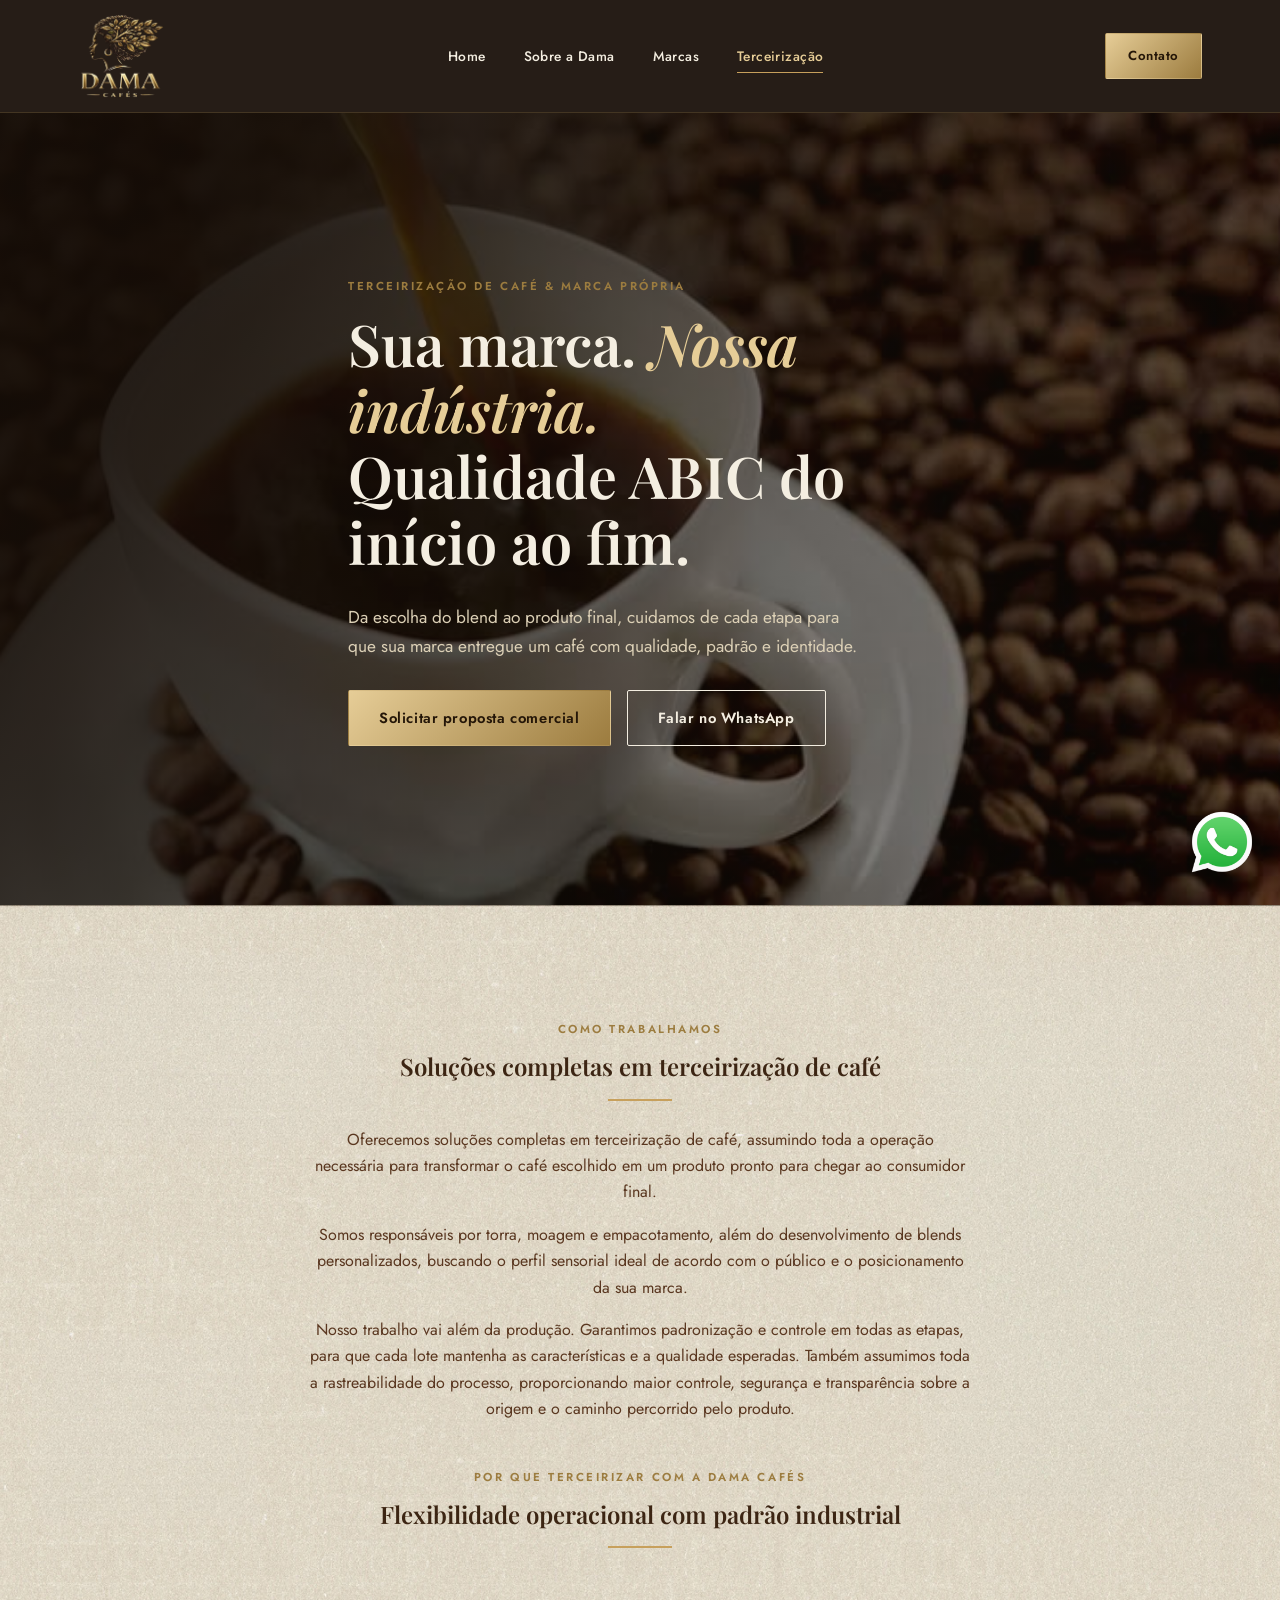
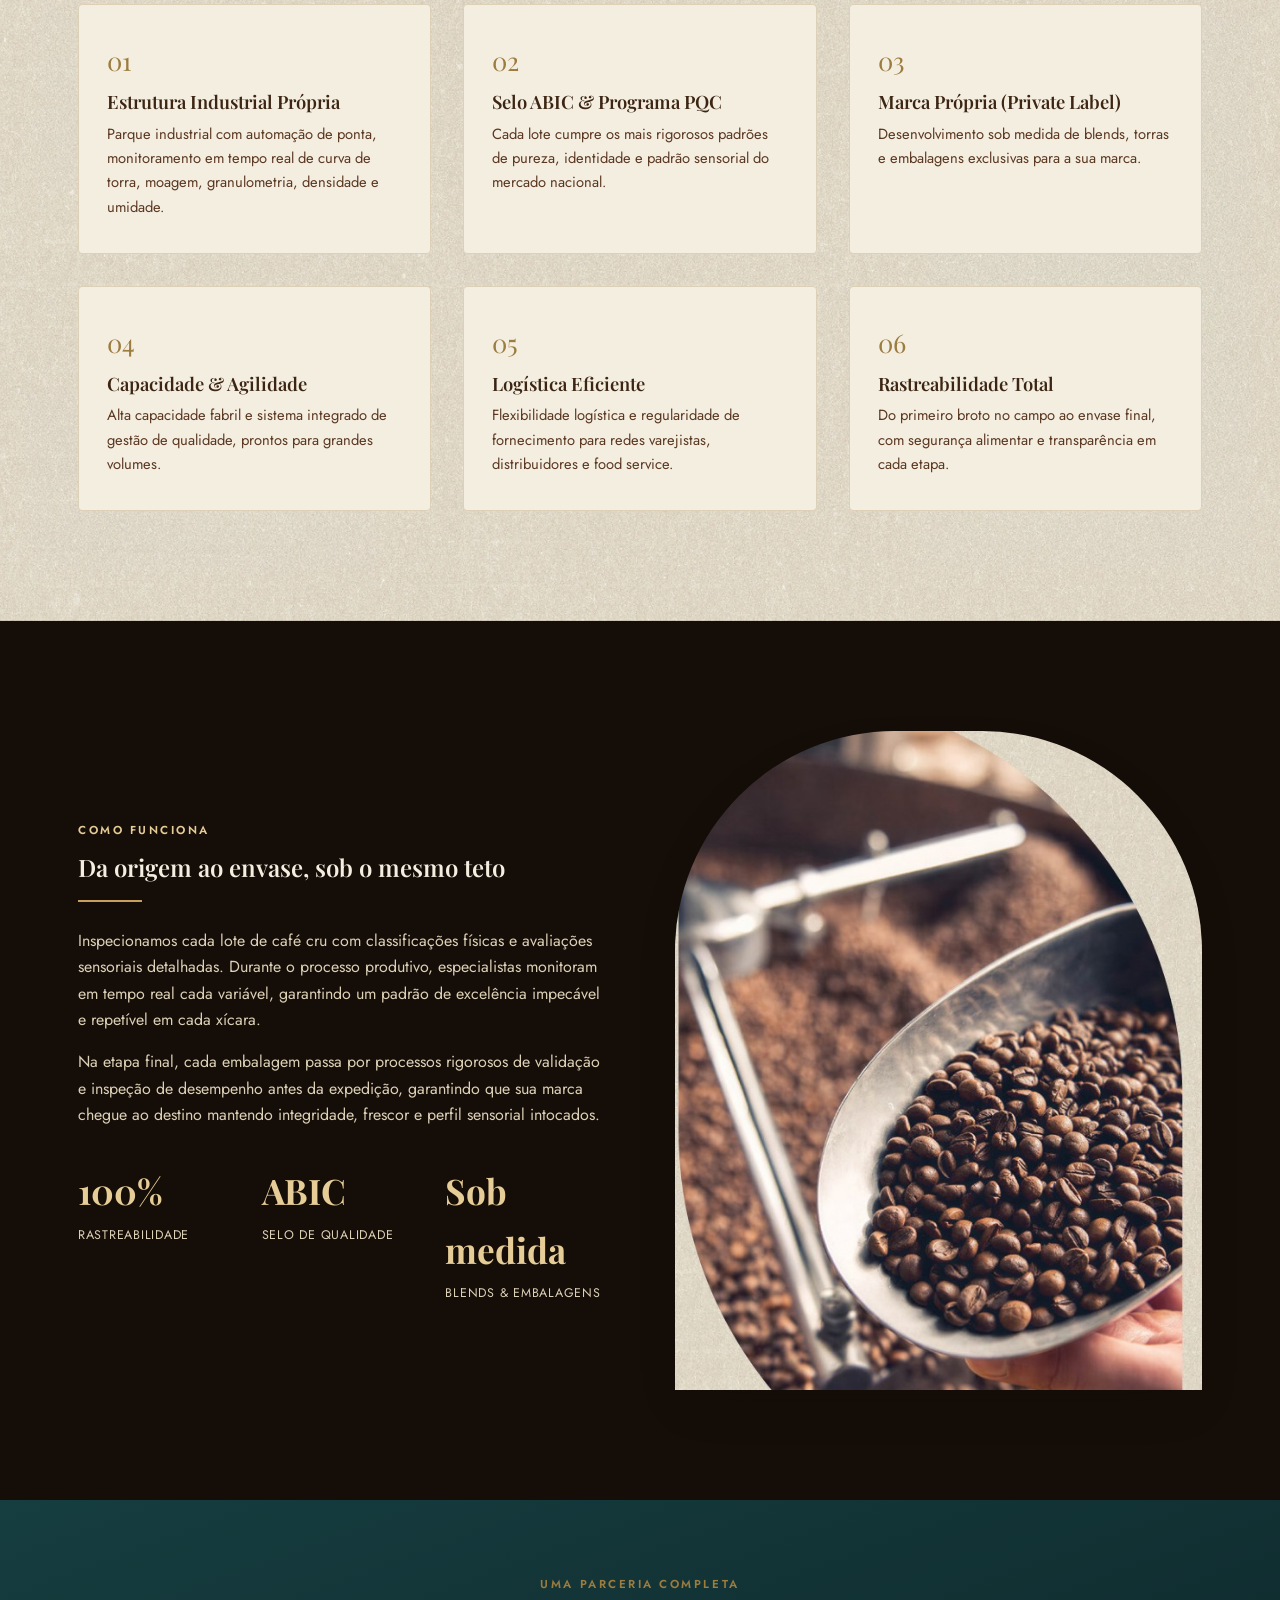
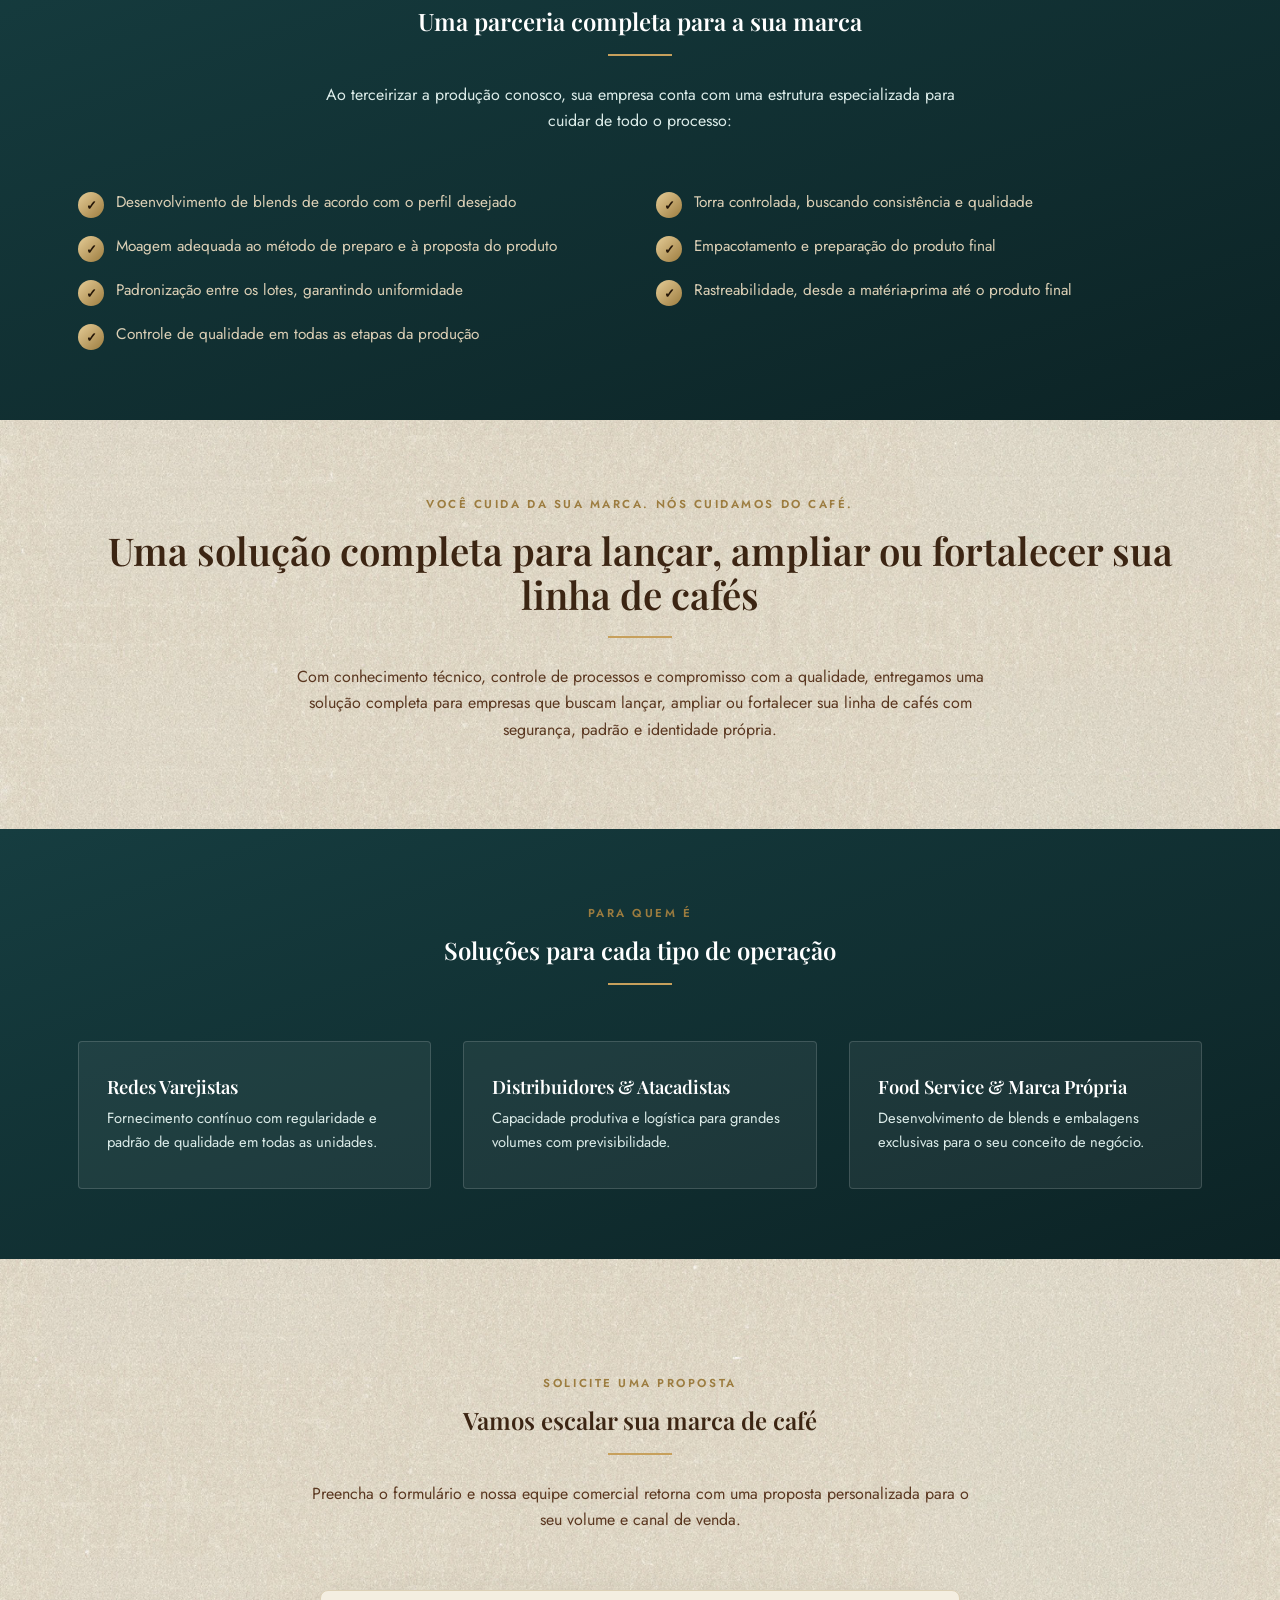
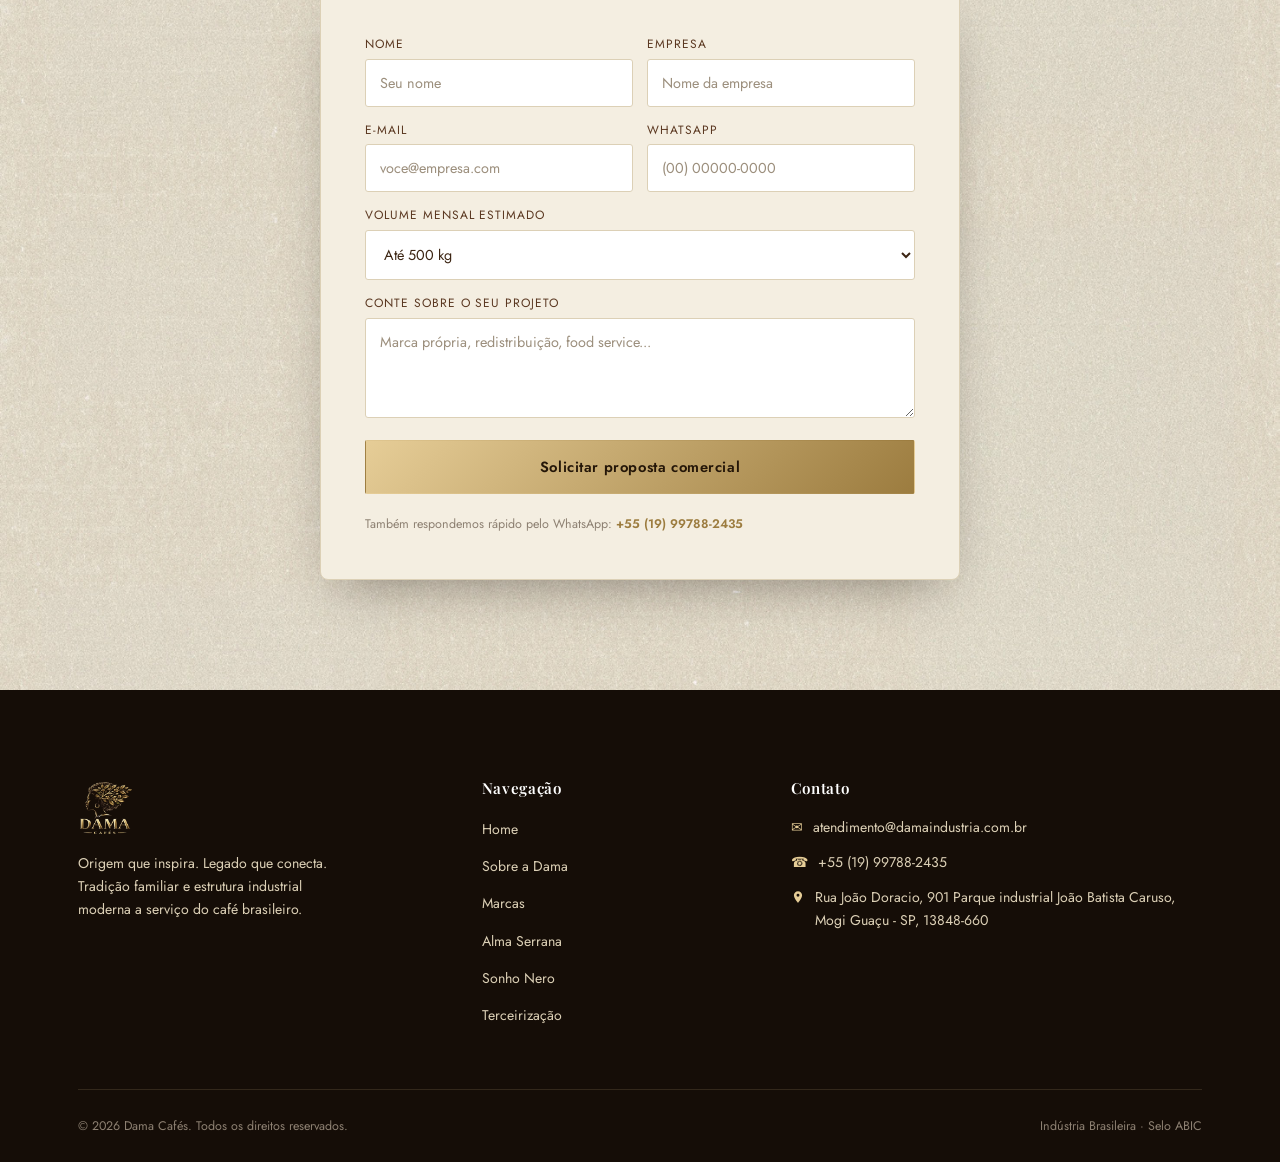
==== terceirizacao.html @ 1c38fcff "Initial commit: site institucional Dama Cafés Home, Sobre, Marcas (Alma Serrana e Sonho Nero) e Terc" ====
<!DOCTYPE html>
<html lang="pt-BR">
<head>
<meta charset="UTF-8">
<meta name="viewport" content="width=device-width, initial-scale=1.0">
<title>Terceirização de Café &amp; Marca Própria | Dama Cafés</title>
<meta name="description" content="Terceirize a produção do seu café com a Dama Cafés: estrutura industrial própria, selo ABIC, flexibilidade logística e projetos de Marca Própria (Private Label).">
<link rel="icon" href="assets/img/logo-gold.png">
<link rel="stylesheet" href="css/style.css">
<style>
  .hero.terceirizacao{ background:linear-gradient(120deg,rgba(21,13,7,.94) 15%,rgba(21,13,7,.6) 60%,rgba(21,13,7,.4) 100%), url('assets/img/capa-terceirizacao.jpg') center/cover; }
  .checklist{ list-style:none; margin:0; padding:0; display:grid; grid-template-columns:1fr 1fr; gap:16px 32px; }
  .checklist li{ display:flex; align-items:flex-start; gap:12px; font-size:.96rem; color:var(--cream-3); }
  .checklist li::before{ content:'✓'; flex-shrink:0; width:26px; height:26px; border-radius:50%; background:linear-gradient(135deg,var(--gold-light),var(--gold-deep)); color:#241608; font-weight:700; font-size:.8rem; display:flex; align-items:center; justify-content:center; margin-top:2px; }
  @media(max-width:700px){ .checklist{ grid-template-columns:1fr; } }
  .promise-banner{ text-align:center; }
  .promise-banner h2{ font-size:clamp(1.6rem,3.4vw,2.4rem); }
</style>
</head>
<body>

<header class="site-header">
  <div class="container">
    <a href="index.html" class="brand">
      <img src="assets/img/logo-gold-crop.png" alt="Dama Cafés">
    </a>
    <nav class="main-nav">
      <a href="index.html">Home</a>
      <a href="sobre.html">Sobre a Dama</a>
      <a href="marcas.html">Marcas</a>
      <a href="terceirizacao.html" class="active">Terceirização</a>
    </nav>
    <div class="header-cta">
      <a href="#form" class="btn btn-gold btn-sm">Contato</a>
      <button class="nav-toggle" aria-label="Abrir menu">☰</button>
    </div>
  </div>
</header>

<!-- HERO CAMPAIGN -->
<section class="hero terceirizacao">
  <div class="container hero-content">
    <span class="overline">Terceirização de Café &amp; Marca Própria</span>
    <h1>Sua marca. <em>Nossa indústria.</em><br>Qualidade ABIC do início ao fim.</h1>
    <p class="lead">Da escolha do blend ao produto final, cuidamos de cada etapa para que sua marca entregue um café com qualidade, padrão e identidade.</p>
    <div class="hero-actions">
      <a href="#form" class="btn btn-gold">Solicitar proposta comercial</a>
      <a href="https://wa.me/5519997882435" target="_blank" rel="noopener" class="btn btn-outline">Falar no WhatsApp</a>
    </div>
  </div>
</section>

<!-- COMO TRABALHAMOS + BENEFÍCIOS -->
<section class="section textured">
  <div class="container">
    <div class="section-head center">
      <span class="overline">Como trabalhamos</span>
      <h2>Soluções completas em terceirização de café</h2>
      <div class="rule"></div>
      <p>Oferecemos soluções completas em terceirização de café, assumindo toda a operação necessária para transformar o café escolhido em um produto pronto para chegar ao consumidor final.</p>
      <p>Somos responsáveis por torra, moagem e empacotamento, além do desenvolvimento de blends personalizados, buscando o perfil sensorial ideal de acordo com o público e o posicionamento da sua marca.</p>
      <p>Nosso trabalho vai além da produção. Garantimos padronização e controle em todas as etapas, para que cada lote mantenha as características e a qualidade esperadas. Também assumimos toda a rastreabilidade do processo, proporcionando maior controle, segurança e transparência sobre a origem e o caminho percorrido pelo produto.</p>
    </div>
    <div class="section-head center" style="margin-top:-16px;">
      <span class="overline">Por que terceirizar com a Dama Cafés</span>
      <h2>Flexibilidade operacional com padrão industrial</h2>
      <div class="rule"></div>
    </div>
    <div class="grid-3">
      <div class="value-card">
        <span class="num">01</span>
        <h3>Estrutura Industrial Própria</h3>
        <p>Parque industrial com automação de ponta, monitoramento em tempo real de curva de torra, moagem, granulometria, densidade e umidade.</p>
      </div>
      <div class="value-card">
        <span class="num">02</span>
        <h3>Selo ABIC &amp; Programa PQC</h3>
        <p>Cada lote cumpre os mais rigorosos padrões de pureza, identidade e padrão sensorial do mercado nacional.</p>
      </div>
      <div class="value-card">
        <span class="num">03</span>
        <h3>Marca Própria (Private Label)</h3>
        <p>Desenvolvimento sob medida de blends, torras e embalagens exclusivas para a sua marca.</p>
      </div>
      <div class="value-card">
        <span class="num">04</span>
        <h3>Capacidade &amp; Agilidade</h3>
        <p>Alta capacidade fabril e sistema integrado de gestão de qualidade, prontos para grandes volumes.</p>
      </div>
      <div class="value-card">
        <span class="num">05</span>
        <h3>Logística Eficiente</h3>
        <p>Flexibilidade logística e regularidade de fornecimento para redes varejistas, distribuidores e food service.</p>
      </div>
      <div class="value-card">
        <span class="num">06</span>
        <h3>Rastreabilidade Total</h3>
        <p>Do primeiro broto no campo ao envase final, com segurança alimentar e transparência em cada etapa.</p>
      </div>
    </div>
  </div>
</section>

<!-- ESTRUTURA -->
<section class="section on-dark">
  <div class="container split">
    <div class="split-text">
      <span class="overline">Como funciona</span>
      <h2>Da origem ao envase, sob o mesmo teto</h2>
      <div class="rule"></div>
      <p>Inspecionamos cada lote de café cru com classificações físicas e avaliações sensoriais detalhadas. Durante o processo produtivo, especialistas monitoram em tempo real cada variável, garantindo um padrão de excelência impecável e repetível em cada xícara.</p>
      <p>Na etapa final, cada embalagem passa por processos rigorosos de validação e inspeção de desempenho antes da expedição, garantindo que sua marca chegue ao destino mantendo integridade, frescor e perfil sensorial intocados.</p>
      <div class="stats-strip" style="grid-template-columns:repeat(3,1fr); margin-top:34px; text-align:left;">
        <div class="stat"><b>100%</b><span>Rastreabilidade</span></div>
        <div class="stat"><b>ABIC</b><span>Selo de qualidade</span></div>
        <div class="stat"><b>Sob medida</b><span>Blends &amp; embalagens</span></div>
      </div>
    </div>
    <div class="split-media">
      <div class="arch-media"><img src="assets/img/industrial-scoop.jpg" alt="Controle de qualidade industrial Dama Cafés"></div>
    </div>
  </div>
</section>

<!-- PARCERIA COMPLETA -->
<section class="section on-teal tight">
  <div class="container">
    <div class="section-head center">
      <span class="overline">Uma parceria completa</span>
      <h2>Uma parceria completa para a sua marca</h2>
      <div class="rule"></div>
      <p>Ao terceirizar a produção conosco, sua empresa conta com uma estrutura especializada para cuidar de todo o processo:</p>
    </div>
    <ul class="checklist">
      <li>Desenvolvimento de blends de acordo com o perfil desejado</li>
      <li>Torra controlada, buscando consistência e qualidade</li>
      <li>Moagem adequada ao método de preparo e à proposta do produto</li>
      <li>Empacotamento e preparação do produto final</li>
      <li>Padronização entre os lotes, garantindo uniformidade</li>
      <li>Rastreabilidade, desde a matéria-prima até o produto final</li>
      <li>Controle de qualidade em todas as etapas da produção</li>
    </ul>
  </div>
</section>

<!-- PROMESSA -->
<section class="section textured tight">
  <div class="container promise-banner">
    <span class="overline">Você cuida da sua marca. Nós cuidamos do café.</span>
    <h2>Uma solução completa para lançar, ampliar ou fortalecer sua linha de cafés</h2>
    <div class="rule" style="margin-left:auto;margin-right:auto;"></div>
    <p style="max-width:720px;margin-left:auto;margin-right:auto;">Com conhecimento técnico, controle de processos e compromisso com a qualidade, entregamos uma solução completa para empresas que buscam lançar, ampliar ou fortalecer sua linha de cafés com segurança, padrão e identidade própria.</p>
  </div>
</section>

<!-- PARA QUEM É -->
<section class="section on-teal tight">
  <div class="container">
    <div class="section-head center">
      <span class="overline">Para quem é</span>
      <h2>Soluções para cada tipo de operação</h2>
      <div class="rule"></div>
    </div>
    <div class="grid-3">
      <div class="value-card" style="background:rgba(255,255,255,.06); border-color:rgba(255,255,255,.15);">
        <h3 style="color:#fff;">Redes Varejistas</h3>
        <p style="color:#dcece9;">Fornecimento contínuo com regularidade e padrão de qualidade em todas as unidades.</p>
      </div>
      <div class="value-card" style="background:rgba(255,255,255,.06); border-color:rgba(255,255,255,.15);">
        <h3 style="color:#fff;">Distribuidores &amp; Atacadistas</h3>
        <p style="color:#dcece9;">Capacidade produtiva e logística para grandes volumes com previsibilidade.</p>
      </div>
      <div class="value-card" style="background:rgba(255,255,255,.06); border-color:rgba(255,255,255,.15);">
        <h3 style="color:#fff;">Food Service &amp; Marca Própria</h3>
        <p style="color:#dcece9;">Desenvolvimento de blends e embalagens exclusivas para o seu conceito de negócio.</p>
      </div>
    </div>
  </div>
</section>

<!-- FORM CAMPAIGN -->
<section id="form" class="section textured">
  <div class="container">
    <div class="section-head center">
      <span class="overline">Solicite uma proposta</span>
      <h2>Vamos escalar sua marca de café</h2>
      <div class="rule"></div>
      <p>Preencha o formulário e nossa equipe comercial retorna com uma proposta personalizada para o seu volume e canal de venda.</p>
    </div>

    <div style="max-width:640px; margin:0 auto; background:var(--cream-2); border:1px solid var(--cream-3); border-radius:8px; padding:44px; box-shadow:var(--shadow);">
      <form class="contact-form">
        <div class="row2">
          <div><label style="color:var(--brown-text);">Nome</label><input style="background:#fff;border-color:var(--cream-3);color:var(--brown-deep);" type="text" placeholder="Seu nome" required></div>
          <div><label style="color:var(--brown-text);">Empresa</label><input style="background:#fff;border-color:var(--cream-3);color:var(--brown-deep);" type="text" placeholder="Nome da empresa" required></div>
        </div>
        <div class="row2">
          <div><label style="color:var(--brown-text);">E-mail</label><input style="background:#fff;border-color:var(--cream-3);color:var(--brown-deep);" type="email" placeholder="voce@empresa.com" required></div>
          <div><label style="color:var(--brown-text);">WhatsApp</label><input style="background:#fff;border-color:var(--cream-3);color:var(--brown-deep);" type="tel" placeholder="(00) 00000-0000" required></div>
        </div>
        <div>
          <label style="color:var(--brown-text);">Volume mensal estimado</label>
          <select style="background:#fff;border-color:var(--cream-3);color:var(--brown-deep);">
            <option>Até 500 kg</option>
            <option>500 kg a 2 toneladas</option>
            <option>2 a 10 toneladas</option>
            <option>Acima de 10 toneladas</option>
          </select>
        </div>
        <div>
          <label style="color:var(--brown-text);">Conte sobre o seu projeto</label>
          <textarea style="background:#fff;border-color:var(--cream-3);color:var(--brown-deep);" placeholder="Marca própria, redistribuição, food service..."></textarea>
        </div>
        <button type="submit" class="btn btn-gold">Solicitar proposta comercial</button>
        <div class="form-note">Também respondemos rápido pelo WhatsApp: <a href="https://wa.me/5519997882435" style="color:var(--gold-deep);font-weight:600;">+55 (19) 99788-2435</a></div>
        <div class="form-success"></div>
      </form>
    </div>
  </div>
</section>

<footer class="site-footer">
  <div class="container">
    <div class="footer-grid">
      <div class="footer-brand">
        <img src="assets/img/logo-gold-crop.png" alt="Dama Cafés">
        <p>Origem que inspira. Legado que conecta. Tradição familiar e estrutura industrial moderna a serviço do café brasileiro.</p>
      </div>
      <div class="footer-col">
        <h4>Navegação</h4>
        <ul>
          <li><a href="index.html">Home</a></li>
          <li><a href="sobre.html">Sobre a Dama</a></li>
          <li><a href="marcas.html">Marcas</a></li>
          <li><a href="marcas/alma-serrana.html">Alma Serrana</a></li>
          <li><a href="marcas/sonho-nero.html">Sonho Nero</a></li>
          <li><a href="terceirizacao.html">Terceirização</a></li>
        </ul>
      </div>
      <div class="footer-col">
        <h4>Contato</h4>
        <div class="footer-contact-item"><span class="ic">✉</span> atendimento@damaindustria.com.br</div>
        <div class="footer-contact-item"><span class="ic">☎</span> +55 (19) 99788-2435</div>
        <div class="footer-contact-item"><span class="ic"><svg width="14" height="14" viewBox="0 0 24 24" fill="currentColor" style="vertical-align:-2px;"><path d="M12 2C8.13 2 5 5.13 5 9c0 5.25 7 13 7 13s7-7.75 7-13c0-3.87-3.13-7-7-7zm0 9.5A2.5 2.5 0 1 1 12 6.5a2.5 2.5 0 0 1 0 5z"/></svg></span> Rua João Doracio, 901 Parque industrial João Batista Caruso, Mogi Guaçu - SP, 13848-660</div>
      </div>
    </div>
    <div class="bottom-bar">
      <span>© 2026 Dama Cafés. Todos os direitos reservados.</span>
      <span>Indústria Brasileira · Selo ABIC</span>
    </div>
  </div>
</footer>

<a class="wa-float" href="https://wa.me/5519997882435" target="_blank" rel="noopener" aria-label="WhatsApp"><img src="assets/img/whatsapp-icon.png" alt="WhatsApp"></a>

<script src="js/main.js"></script>
</body>
</html>
---- css/style.css ----
/* ===========================================================
   DAMA CAFÉS — Design System
   =========================================================== */
@import url('https://fonts.googleapis.com/css2?family=Playfair+Display:ital,wght@0,500;0,600;0,700;1,500&family=Jost:wght@300;400;500;600;700&display=swap');

:root{
  --dark:        #150d07;
  --dark-2:      #1e130a;
  --dark-soft:   #2a1c10;
  --cream:       #ece3d1;
  --cream-2:     #f4eee1;
  --cream-3:     #dcd0b6;
  --brown-text:  #5a3720;
  --brown-deep:  #3c2513;
  --gold:        #c7a05c;
  --gold-light:  #e6cd97;
  --gold-deep:   #9c7c3f;
  --green:       #1e3a29;
  --green-light: #2f5a3f;
  --teal:        #163d40;
  --teal-light:  #235c5f;
  --maxw: 1180px;
  --radius: 4px;
  --shadow: 0 20px 50px -20px rgba(21,13,7,.45);
  --ff-serif: 'Playfair Display', serif;
  --ff-sans: 'Jost', sans-serif;
}

*,*::before,*::after{ box-sizing:border-box; }
html{ scroll-behavior:smooth; }
body{
  margin:0;
  font-family:var(--ff-sans);
  background:var(--cream);
  color:var(--brown-text);
  line-height:1.65;
  -webkit-font-smoothing:antialiased;
}
img{ max-width:100%; display:block; }
a{ color:inherit; text-decoration:none; }
h1,h2,h3,h4{ font-family:var(--ff-serif); font-weight:600; margin:0 0 .5em; line-height:1.15; color:var(--brown-deep); }
p{ margin:0 0 1em; }
.container{ max-width:var(--maxw); margin:0 auto; padding:0 28px; }
section{ position:relative; }
.overline{
  font-family:var(--ff-sans); text-transform:uppercase; letter-spacing:.22em;
  font-size:.72rem; font-weight:600; color:var(--gold-deep); margin-bottom:14px; display:inline-block;
}
.on-dark .overline{ color:var(--gold-light); }

/* ---------- Buttons ---------- */
.btn{
  display:inline-flex; align-items:center; gap:10px; justify-content:center;
  font-family:var(--ff-sans); font-weight:600; font-size:.92rem; letter-spacing:.04em;
  padding:15px 30px; border-radius:2px; cursor:pointer; border:1px solid transparent;
  transition:.25s ease; white-space:nowrap;
}
.btn-gold{ background:linear-gradient(135deg,var(--gold-light),var(--gold-deep)); color:#241608; }
.btn-gold:hover{ filter:brightness(1.08); transform:translateY(-2px); box-shadow:0 10px 24px -8px rgba(199,160,92,.55); }
.btn-outline{ border-color:currentColor; color:var(--cream-2); background:transparent; }
.btn-outline:hover{ background:rgba(255,255,255,.08); }
.btn-outline-dark{ border-color:var(--brown-deep); color:var(--brown-deep); background:transparent; }
.btn-outline-dark:hover{ background:var(--brown-deep); color:var(--cream-2); }
.btn-sm{ padding:11px 22px; font-size:.82rem; }

/* ---------- Header ---------- */
.site-header{
  position:sticky; top:0; z-index:100;
  background:rgba(21,13,7,.92); backdrop-filter:blur(8px);
  border-bottom:1px solid rgba(199,160,92,.18);
}
.site-header .container{ display:flex; align-items:center; justify-content:space-between; height:112px; }
.brand{ display:flex; align-items:center; }
.brand img{ height:88px; width:auto; }

.main-nav{ display:flex; align-items:center; gap:38px; }
.main-nav a{
  color:var(--cream-2); font-size:.86rem; font-weight:500; letter-spacing:.03em;
  position:relative; padding:6px 0;
}
.main-nav a::after{
  content:''; position:absolute; left:0; bottom:0; width:0; height:1px; background:var(--gold);
  transition:.25s;
}
.main-nav a:hover::after, .main-nav a.active::after{ width:100%; }
.main-nav a.active{ color:var(--gold-light); }
.header-cta{ display:flex; align-items:center; gap:18px; }
.nav-toggle{ display:none; background:none; border:0; color:var(--cream-2); font-size:1.6rem; cursor:pointer; }

@media(max-width:920px){
  .site-header .container{ height:92px; }
  .brand img{ height:68px; }
  .main-nav{
    position:fixed; inset:92px 0 0 0; background:var(--dark); flex-direction:column;
    justify-content:flex-start; align-items:flex-start; padding:40px 32px; gap:26px;
    transform:translateX(100%); transition:transform .35s ease; overflow-y:auto;
  }
  .main-nav.open{ transform:translateX(0); }
  .main-nav a{ font-size:1.1rem; }
  .nav-toggle{ display:block; }
}

/* ---------- Hero ---------- */
.hero{
  min-height:88vh; display:flex; align-items:center; color:var(--cream-2);
  background:linear-gradient(120deg,rgba(21,13,7,.94) 15%,rgba(21,13,7,.55) 60%,rgba(21,13,7,.35) 100%),
    url('../assets/img/hero-coffee.jpg') center/cover no-repeat;
  position:relative;
}
.hero.small{ min-height:46vh; }
.hero-content{ max-width:640px; }
.hero h1{ color:var(--cream-2); font-size:clamp(2.4rem,5vw,3.6rem); }
.hero h1 em{ color:var(--gold-light); font-style:italic; }
.hero p.lead{ font-size:1.08rem; color:var(--cream-3); max-width:520px; }
.hero-actions{ display:flex; gap:16px; margin-top:30px; flex-wrap:wrap; }
.hero-scroll-hint{
  position:absolute; bottom:26px; left:50%; transform:translateX(-50%);
  font-size:.7rem; letter-spacing:.3em; text-transform:uppercase; color:var(--cream-3); opacity:.7;
}

/* ---------- Sections generic ---------- */
.section{ padding:110px 0; }
.section.tight{ padding:70px 0; }
.section.on-dark{ background:var(--dark); color:var(--cream-3); }
.section.on-dark h2, .section.on-dark h3{ color:var(--cream-2); }
.section.on-green{ background:linear-gradient(160deg,var(--green),#12241a); color:#dfe8e0; }
.section.on-green h2, .section.on-green h3{ color:#fff; }
.section.on-teal{ background:linear-gradient(160deg,var(--teal),#0c2325); color:#dcece9; }
.section.on-teal h2, .section.on-teal h3{ color:#fff; }
.section.textured{
  background:url('../assets/img/bg-cream-grain.jpg') center/cover;
}
.section-head{ max-width:660px; margin-bottom:56px; }
.section-head.center{ margin-left:auto; margin-right:auto; text-align:center; }
.rule{ width:64px; height:2px; background:var(--gold); margin:18px 0 26px; }
.center .rule{ margin-left:auto; margin-right:auto; }

/* ---------- Split / arch media rows ---------- */
.split{ display:grid; grid-template-columns:1fr 1fr; gap:70px; align-items:center; }
.split.reverse .split-media{ order:2; }
.split.reverse .split-text{ order:1; }
.arch-media{
  position:relative; border-top-left-radius:220px; border-top-right-radius:220px;
  overflow:hidden; box-shadow:var(--shadow); aspect-ratio:4/5;
}
.arch-media img{ width:100%; height:100%; object-fit:cover; }
@media(max-width:860px){
  .split{ grid-template-columns:1fr; gap:36px; }
  .split.reverse .split-media{ order:1; } .split.reverse .split-text{ order:2; }
}

/* ---------- Feature / value grid ---------- */
.grid-3{ display:grid; grid-template-columns:repeat(3,1fr); gap:32px; }
.grid-2{ display:grid; grid-template-columns:repeat(2,1fr); gap:36px; }
@media(max-width:860px){ .grid-3{ grid-template-columns:1fr; } .grid-2{ grid-template-columns:1fr; } }

.value-card{
  background:var(--cream-2); border:1px solid var(--cream-3); border-radius:var(--radius);
  padding:34px 28px; transition:.25s;
}
.value-card:hover{ transform:translateY(-6px); box-shadow:var(--shadow); border-color:var(--gold); }
.value-card .num{ font-family:var(--ff-serif); color:var(--gold-deep); font-size:1.6rem; margin-bottom:10px; display:block; }
.value-card h3{ font-size:1.15rem; }
.value-card p{ font-size:.92rem; color:var(--brown-text); margin-bottom:0; }

/* ---------- Vitrine dinâmica (carousel) ---------- */
.vitrine{ position:relative; overflow:hidden; border-radius:6px; box-shadow:var(--shadow); }
.vitrine-track{ display:flex; transition:transform .7s cubic-bezier(.65,0,.35,1); }
.vitrine-slide{
  min-width:100%; display:grid; grid-template-columns:1.05fr 1fr; align-items:stretch;
  background:var(--dark-2);
}
.vitrine-slide .vs-text{ padding:60px 56px; color:var(--cream-2); display:flex; flex-direction:column; justify-content:center; }
.vitrine-slide .vs-text h3{ color:#fff; font-size:2rem; }
.vitrine-slide .vs-img{ position:relative; min-height:340px; }
.vitrine-slide .vs-img img{ width:100%; height:100%; object-fit:cover; }
.vitrine-slide .vs-img img.product-float{ object-fit:contain; padding:46px; filter:drop-shadow(0 22px 28px rgba(0,0,0,.4)); }
.vitrine-slide .vs-img::after{
  content:''; position:absolute; inset:0; background:linear-gradient(90deg,var(--dark-2) 0%, transparent 18%);
}
.vitrine-slide.tone-green{ background:linear-gradient(160deg,var(--green),#101f17); }
.vitrine-slide.tone-teal{ background:linear-gradient(160deg,var(--teal),#0b2224); }
.vitrine-dots{ position:absolute; bottom:22px; left:56px; display:flex; gap:10px; z-index:5; }
.vitrine-dots button{
  width:9px; height:9px; border-radius:50%; border:1px solid var(--gold-light); background:transparent; cursor:pointer; padding:0;
}
.vitrine-dots button.active{ background:var(--gold-light); }
.vitrine-nav{ position:absolute; top:50%; transform:translateY(-50%); z-index:5; background:rgba(21,13,7,.5); border:1px solid rgba(230,205,151,.4); color:#fff; width:40px; height:40px; border-radius:50%; cursor:pointer; font-size:1.1rem; display:flex; align-items:center; justify-content:center; }
.vitrine-nav.prev{ left:16px; } .vitrine-nav.next{ right:16px; }
@media(max-width:760px){
  .vitrine-slide{ grid-template-columns:1fr; }
  .vitrine-slide .vs-text{ padding:40px 28px; order:2; }
  .vitrine-slide .vs-img{ min-height:220px; order:1; }
  .vitrine-dots{ left:28px; }
}

/* ---------- Brand cards (marcas em destaque) ---------- */
.brand-cards{ display:grid; grid-template-columns:1fr 1fr; gap:34px; }
@media(max-width:820px){ .brand-cards{ grid-template-columns:1fr; } }
.brand-card{
  position:relative; border-radius:6px; overflow:hidden; min-height:460px; color:#fff;
  display:flex; flex-direction:column; justify-content:flex-end; padding:44px;
  box-shadow:var(--shadow);
}
.brand-card::before{ content:''; position:absolute; inset:0; z-index:0; }
.brand-card.serrana{ background:linear-gradient(180deg,rgba(20,38,27,.2),rgba(11,20,15,.94)),url('../assets/img/woman-field.jpg') center/cover; }
.brand-card.nero{ background:linear-gradient(180deg,rgba(15,30,31,.2),rgba(9,17,18,.94)),url('../assets/img/farmer.jpg') center/cover; }
.brand-card .bc-logo{ height:64px; width:auto; margin-bottom:18px; filter:drop-shadow(0 6px 16px rgba(0,0,0,.5)); }
.brand-card h3{ color:#fff; font-size:1.7rem; }
.brand-card p{ color:rgba(255,255,255,.82); max-width:380px; font-size:.95rem; }
.brand-card .btn{ margin-top:16px; width:fit-content; }

/* ---------- Product grid ---------- */
.product-grid{ display:grid; grid-template-columns:repeat(auto-fit,minmax(230px,1fr)); gap:30px; }
.product-card{
  background:var(--cream-2); border:1px solid var(--cream-3); border-radius:6px; overflow:hidden;
  transition:.25s; display:flex; flex-direction:column;
}
.product-card:hover{ box-shadow:var(--shadow); transform:translateY(-6px); }
.product-card .pc-img{ background:#f7f2e6; padding:24px; display:flex; align-items:center; justify-content:center; height:260px; }
.product-card .pc-img img{ max-height:100%; width:auto; object-fit:contain; filter:drop-shadow(0 14px 18px rgba(0,0,0,.28)); }
.product-card .pc-body{ padding:20px 22px 26px; flex:1; display:flex; flex-direction:column; }
.product-card h4{ font-size:1.02rem; margin-bottom:6px; }
.product-card .tag{ font-size:.72rem; letter-spacing:.08em; text-transform:uppercase; color:var(--gold-deep); font-weight:600; margin-bottom:8px; }
.product-card p{ font-size:.86rem; color:var(--brown-text); flex:1; }
.product-card .pc-meta{ display:flex; justify-content:space-between; font-size:.78rem; color:var(--brown-text); opacity:.75; border-top:1px dashed var(--cream-3); padding-top:12px; margin-top:6px; }

/* ---------- Wave divider ---------- */
.wave-divider{ display:block; width:100%; height:auto; line-height:0; }
.wave-divider img{ width:100%; height:110px; object-fit:cover; object-position:bottom; }

/* ---------- Stats strip ---------- */
.stats-strip{ display:grid; grid-template-columns:repeat(4,1fr); gap:24px; text-align:center; }
@media(max-width:760px){ .stats-strip{ grid-template-columns:1fr 1fr; } }
.stats-strip .stat b{ display:block; font-family:var(--ff-serif); font-size:2.2rem; color:var(--gold-light); }
.stats-strip .stat span{ font-size:.78rem; letter-spacing:.06em; text-transform:uppercase; color:var(--cream-3); }

/* ---------- Seal row ---------- */
.seal-row{ display:flex; gap:26px; flex-wrap:wrap; align-items:center; }
.seal-pill{
  display:flex; align-items:center; gap:10px; background:var(--cream-2); border:1px solid var(--cream-3);
  padding:10px 18px; border-radius:30px; font-size:.8rem; font-weight:600; color:var(--brown-deep);
}
.seal-pill .dot{ width:8px; height:8px; border-radius:50%; background:var(--gold); }

/* ---------- CTA banner ---------- */
.cta-banner{
  background:linear-gradient(120deg,var(--dark),var(--dark-soft)); color:#fff; border-radius:8px;
  padding:60px 56px; display:flex; align-items:center; justify-content:space-between; gap:30px; flex-wrap:wrap;
  box-shadow:var(--shadow);
}
.cta-banner h3{ color:#fff; margin-bottom:8px; }
.cta-banner p{ color:var(--cream-3); margin-bottom:0; max-width:460px; }

/* ---------- Contact / Footer ---------- */
.site-footer{ background:var(--dark); color:var(--cream-3); padding-top:90px; }
.footer-grid{ display:grid; grid-template-columns:1.1fr .8fr 1.3fr; gap:56px; padding-bottom:60px; border-bottom:1px solid rgba(230,205,151,.14); }
@media(max-width:900px){ .footer-grid{ grid-template-columns:1fr; gap:40px; } }
.footer-brand img{ height:56px; margin-bottom:16px; }
.footer-brand p{ font-size:.88rem; color:var(--cream-3); max-width:280px; }
.footer-col h4{ color:#fff; font-size:.95rem; letter-spacing:.04em; margin-bottom:18px; }
.footer-col ul{ list-style:none; margin:0; padding:0; display:flex; flex-direction:column; gap:11px; }
.footer-col a{ font-size:.88rem; color:var(--cream-3); }
.footer-col a:hover{ color:var(--gold-light); }
.footer-contact-item{ display:flex; gap:10px; font-size:.88rem; margin-bottom:12px; align-items:flex-start; }
.footer-contact-item .ic{ color:var(--gold-light); }

.contact-form{ display:grid; gap:14px; }
.contact-form .row2{ display:grid; grid-template-columns:1fr 1fr; gap:14px; }
@media(max-width:520px){ .contact-form .row2{ grid-template-columns:1fr; } }
.contact-form input, .contact-form select, .contact-form textarea{
  width:100%; background:rgba(255,255,255,.06); border:1px solid rgba(230,205,151,.25); color:#fff;
  padding:13px 14px; border-radius:3px; font-family:var(--ff-sans); font-size:.9rem;
}
.contact-form input::placeholder, .contact-form textarea::placeholder{ color:#9c8f7d; }
.contact-form label{ font-size:.75rem; text-transform:uppercase; letter-spacing:.08em; color:var(--cream-3); margin-bottom:4px; display:block; }
.contact-form textarea{ resize:vertical; min-height:100px; }
.form-note{ font-size:.78rem; color:#8d8072; margin-top:6px; }
.form-success{ display:none; background:rgba(199,160,92,.15); border:1px solid var(--gold); color:var(--gold-light); padding:12px 16px; border-radius:4px; font-size:.85rem; margin-top:10px; }
.form-success.show{ display:block; }

.bottom-bar{ padding:26px 0; display:flex; justify-content:space-between; align-items:center; font-size:.78rem; color:#8d8072; flex-wrap:wrap; gap:10px; }

/* ---------- WhatsApp floating button ---------- */
.wa-float{
  position:fixed; bottom:20px; right:20px; z-index:200; width:76px; height:76px;
  display:flex; align-items:center; justify-content:center; transition:.25s;
}
.wa-float img{ width:100%; height:100%; object-fit:contain; }
.wa-float:hover{ transform:scale(1.08); }

/* ---------- Page banner (sub-pages) ---------- */
.page-banner{
  background:linear-gradient(120deg,rgba(21,13,7,.92),rgba(21,13,7,.72)), url('../assets/img/hero-coffee.jpg') center/cover;
  color:#fff; padding:150px 0 70px;
}
.page-banner h1{ color:#fff; font-size:clamp(2rem,4vw,2.9rem); }
.breadcrumb{ font-size:.8rem; color:var(--cream-3); letter-spacing:.04em; }
.breadcrumb a{ color:var(--gold-light); }

/* utils */
.mt-0{margin-top:0;} .mb-0{margin-bottom:0;}
.text-center{ text-align:center; }
.fade-in{ animation:fadeIn .8s ease both; }
@keyframes fadeIn{ from{opacity:0; transform:translateY(14px);} to{opacity:1; transform:none;} }
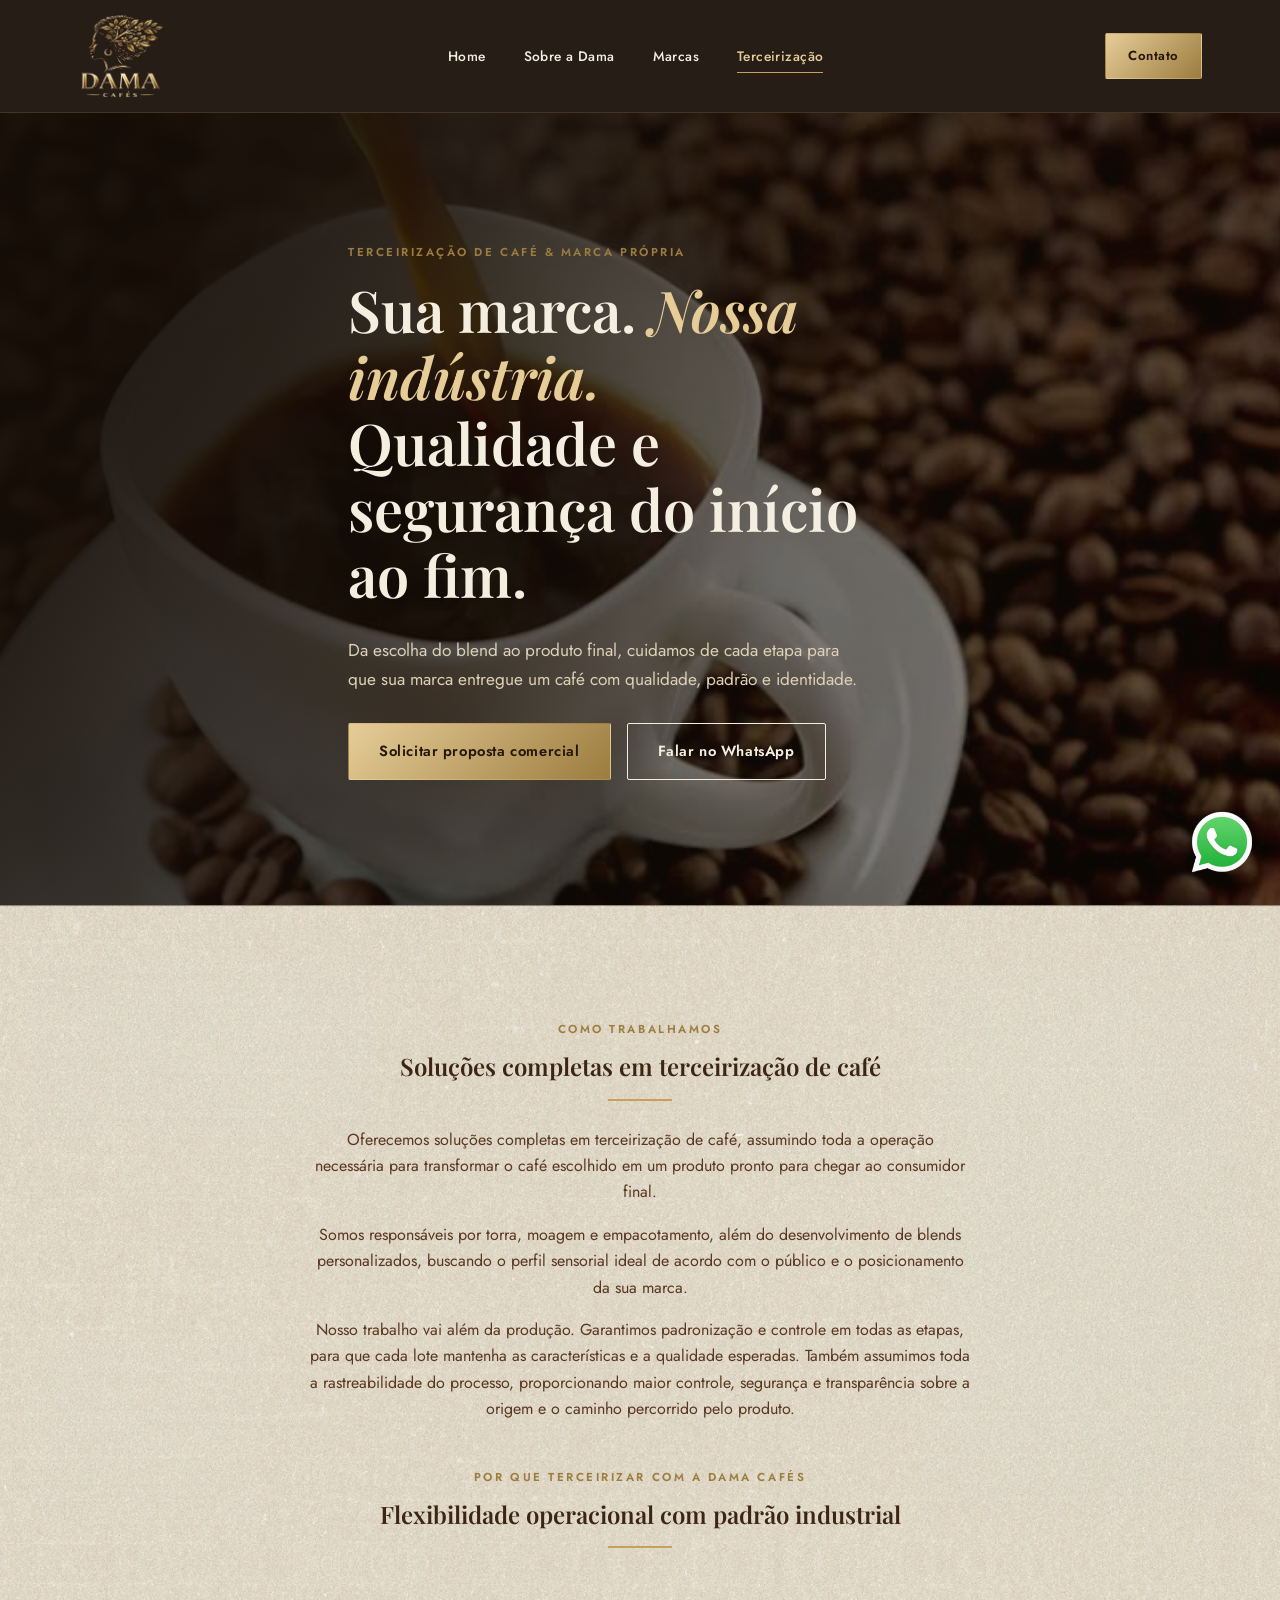
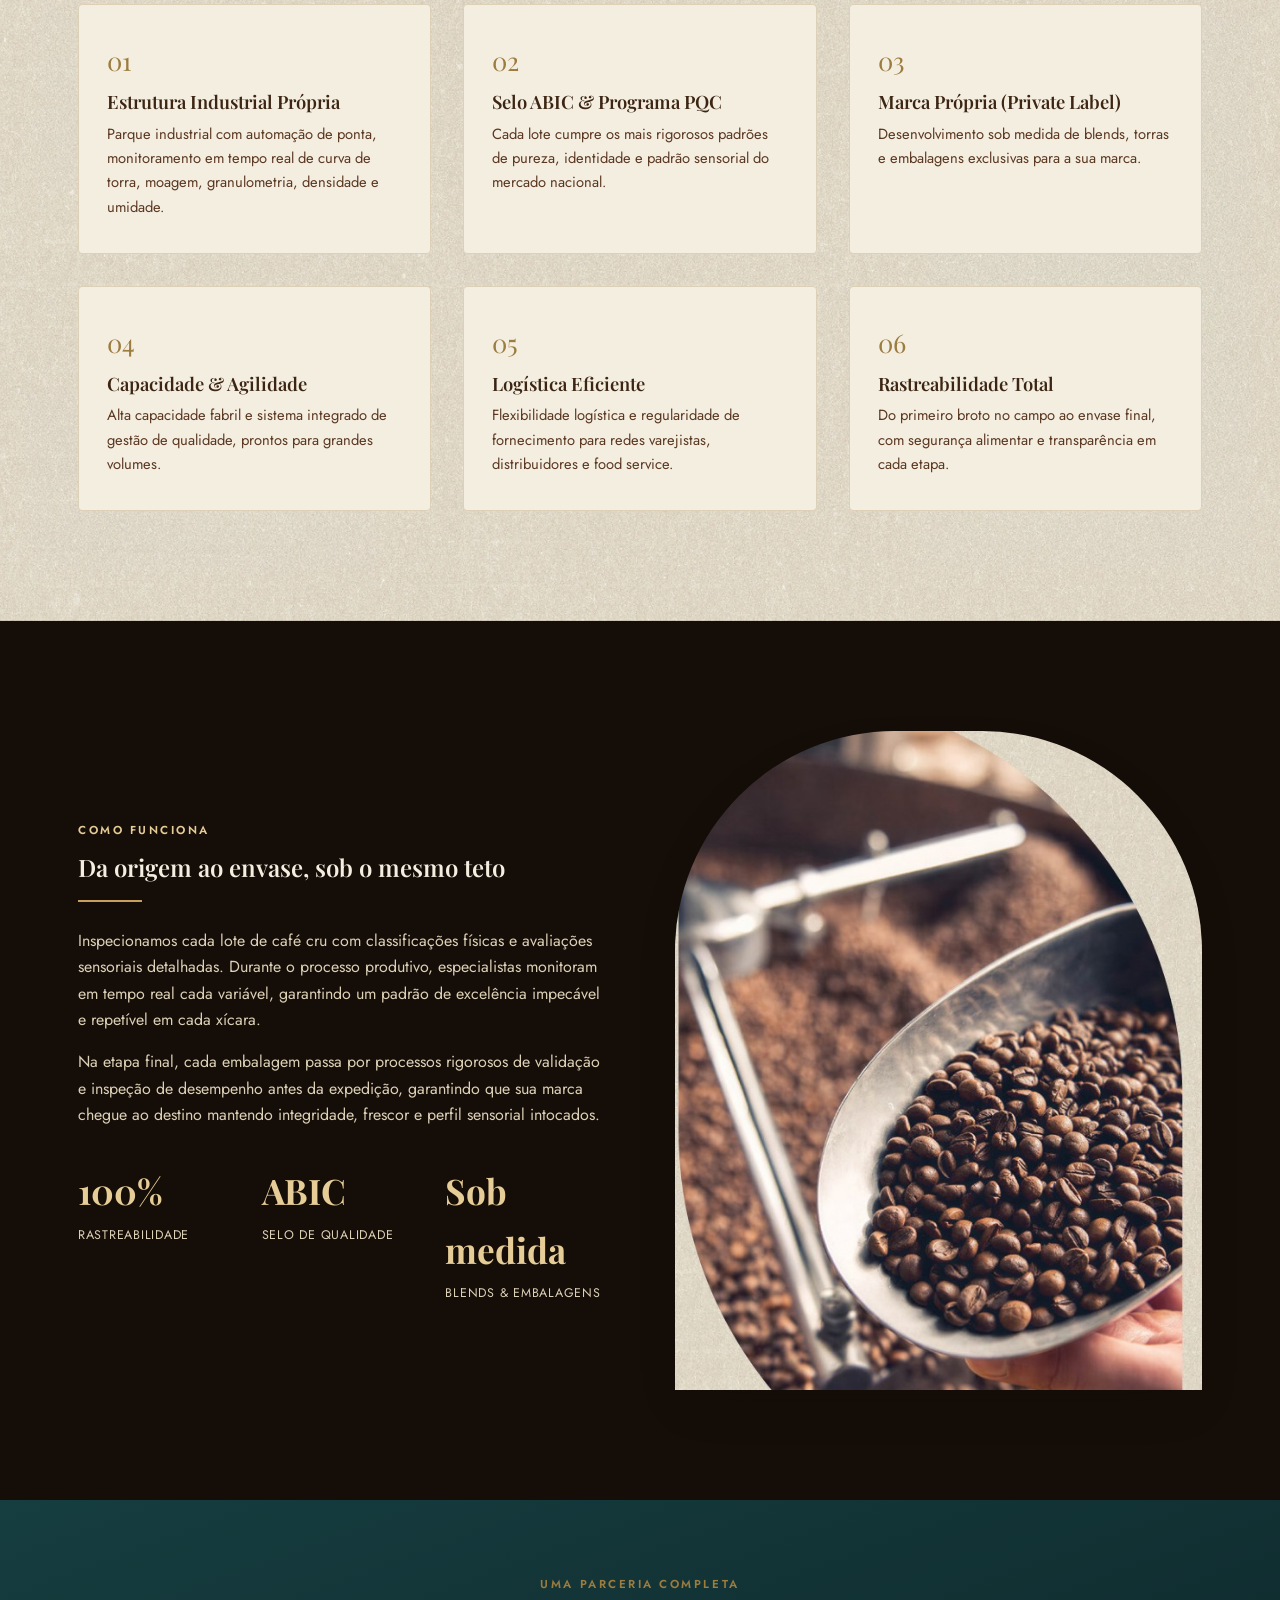
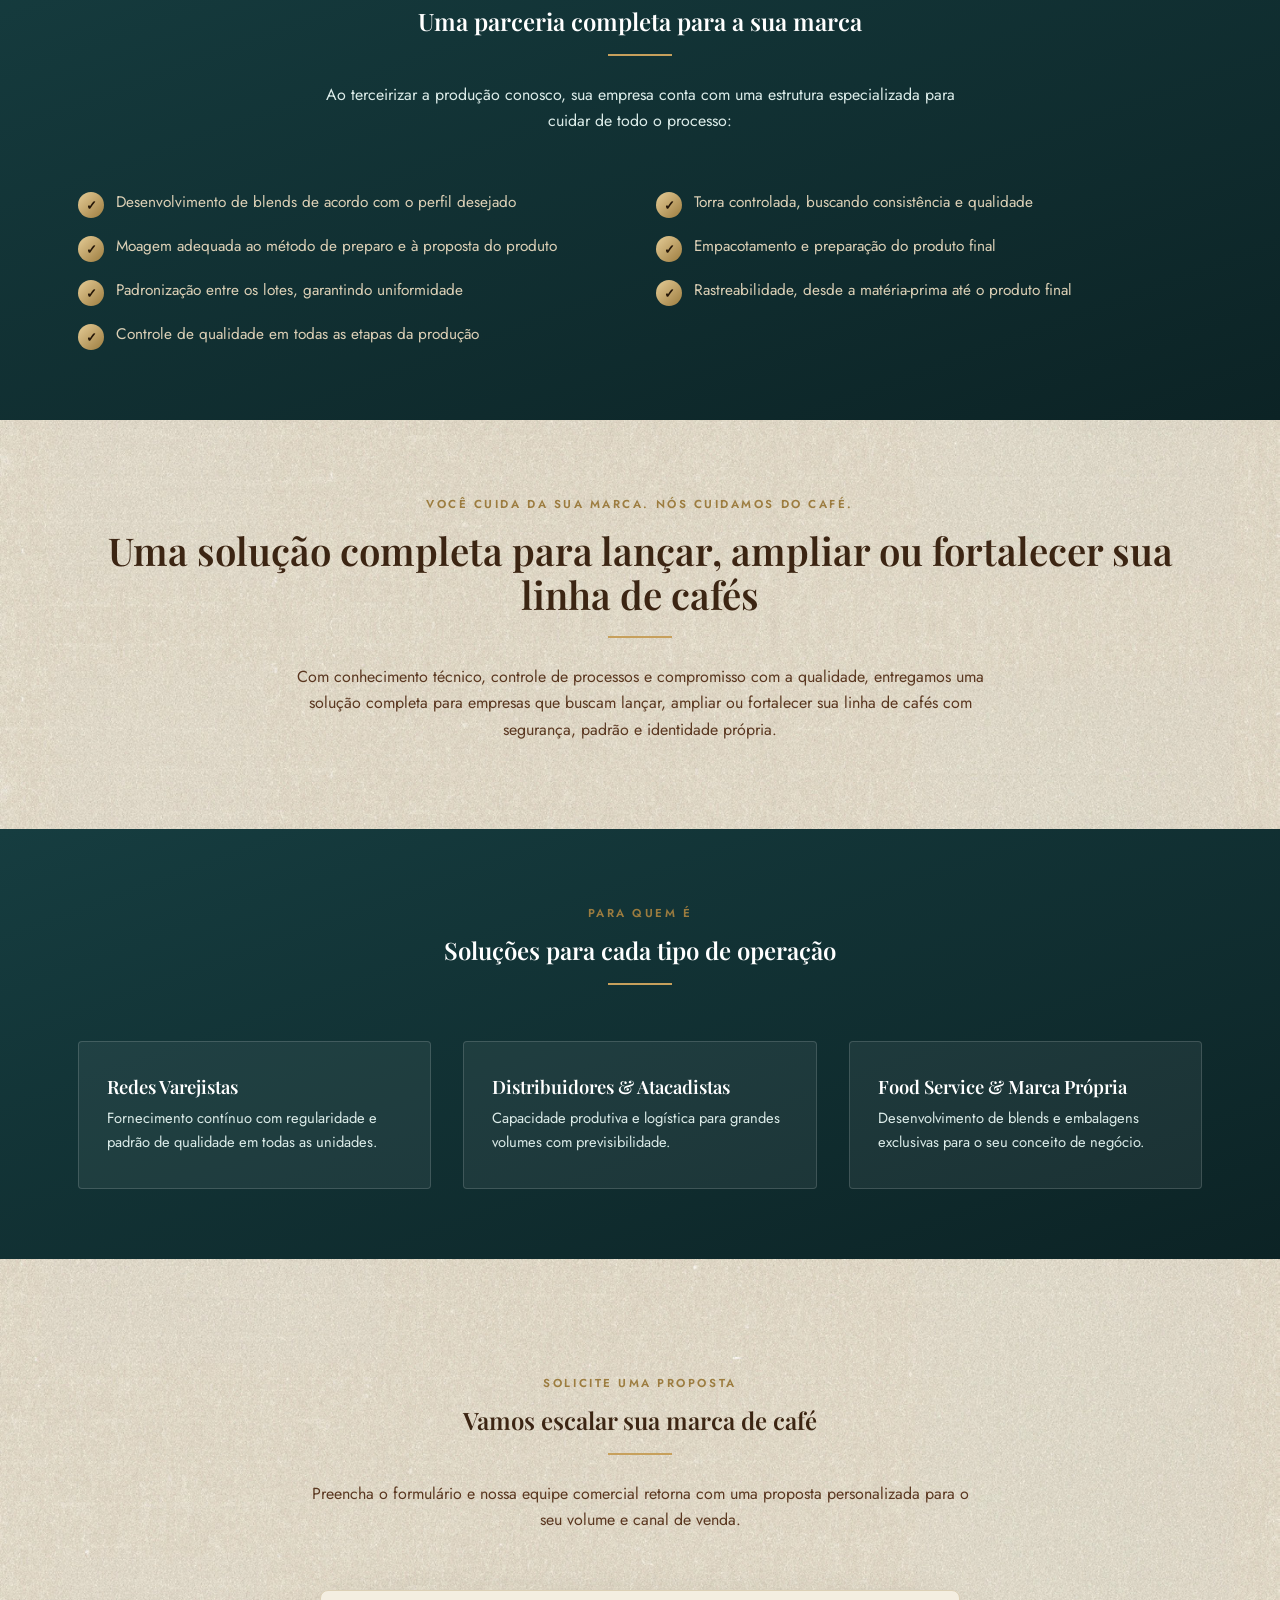
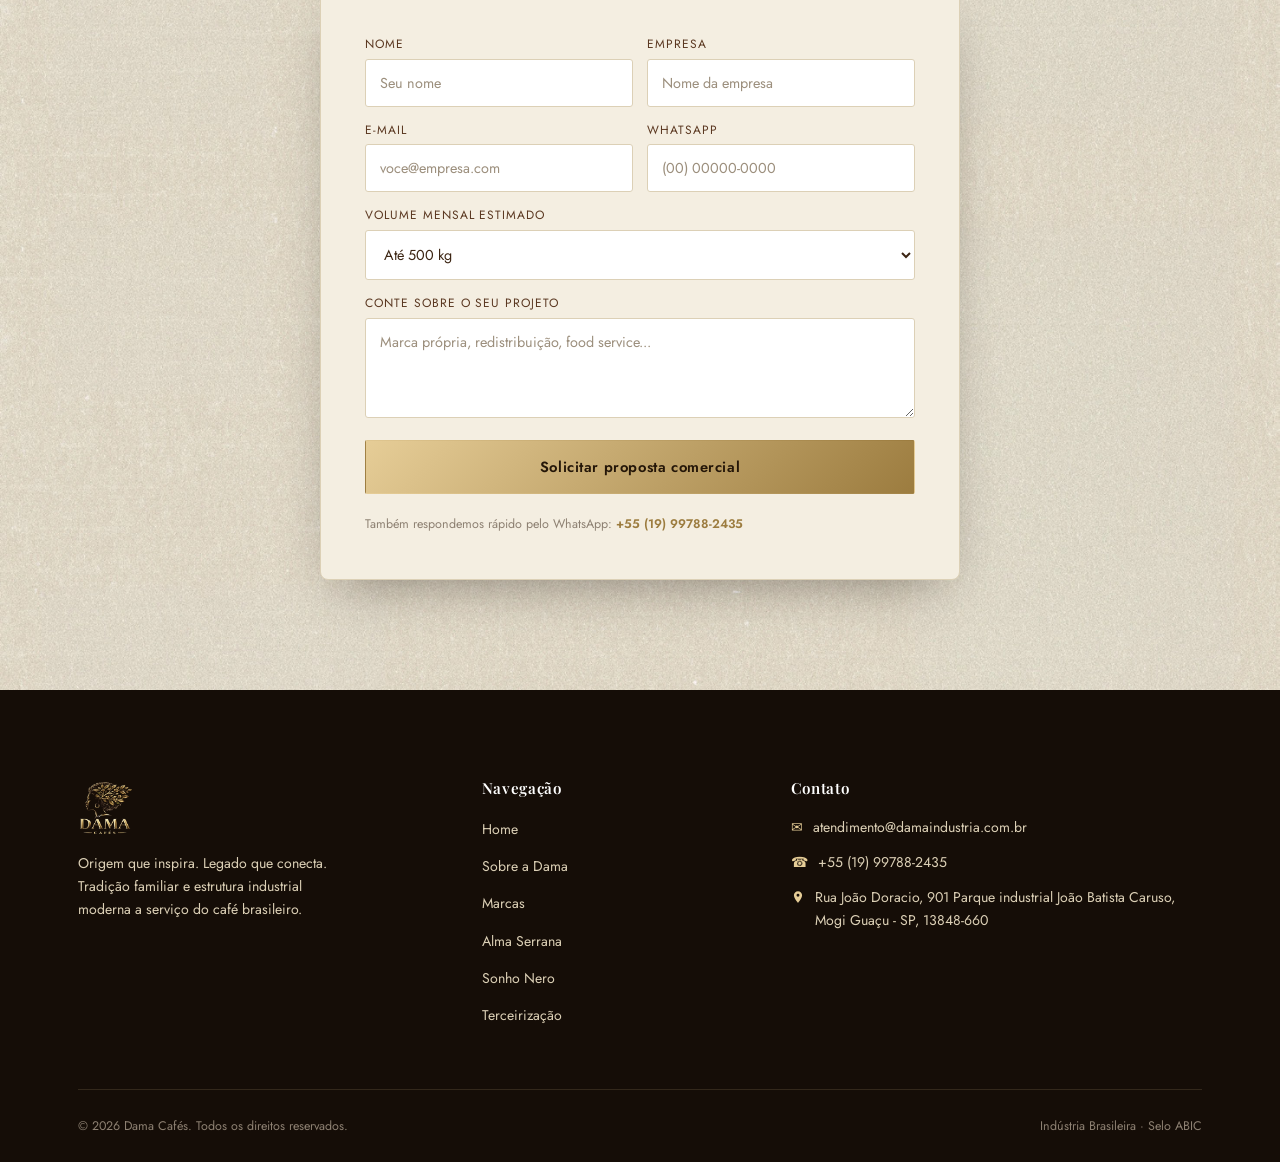
==== commit 30dace49: "Padroniza nomenclatura de produtos e simplifica mensagem de terceirização - Corrige grafia para "Esp" ====
--- a/terceirizacao.html
+++ b/terceirizacao.html
@@ -41,7 +41,7 @@
 <section class="hero terceirizacao">
   <div class="container hero-content">
     <span class="overline">Terceirização de Café &amp; Marca Própria</span>
-    <h1>Sua marca. <em>Nossa indústria.</em><br>Qualidade ABIC do início ao fim.</h1>
+    <h1>Sua marca. <em>Nossa indústria.</em><br>Qualidade e segurança do início ao fim.</h1>
     <p class="lead">Da escolha do blend ao produto final, cuidamos de cada etapa para que sua marca entregue um café com qualidade, padrão e identidade.</p>
     <div class="hero-actions">
       <a href="#form" class="btn btn-gold">Solicitar proposta comercial</a>
